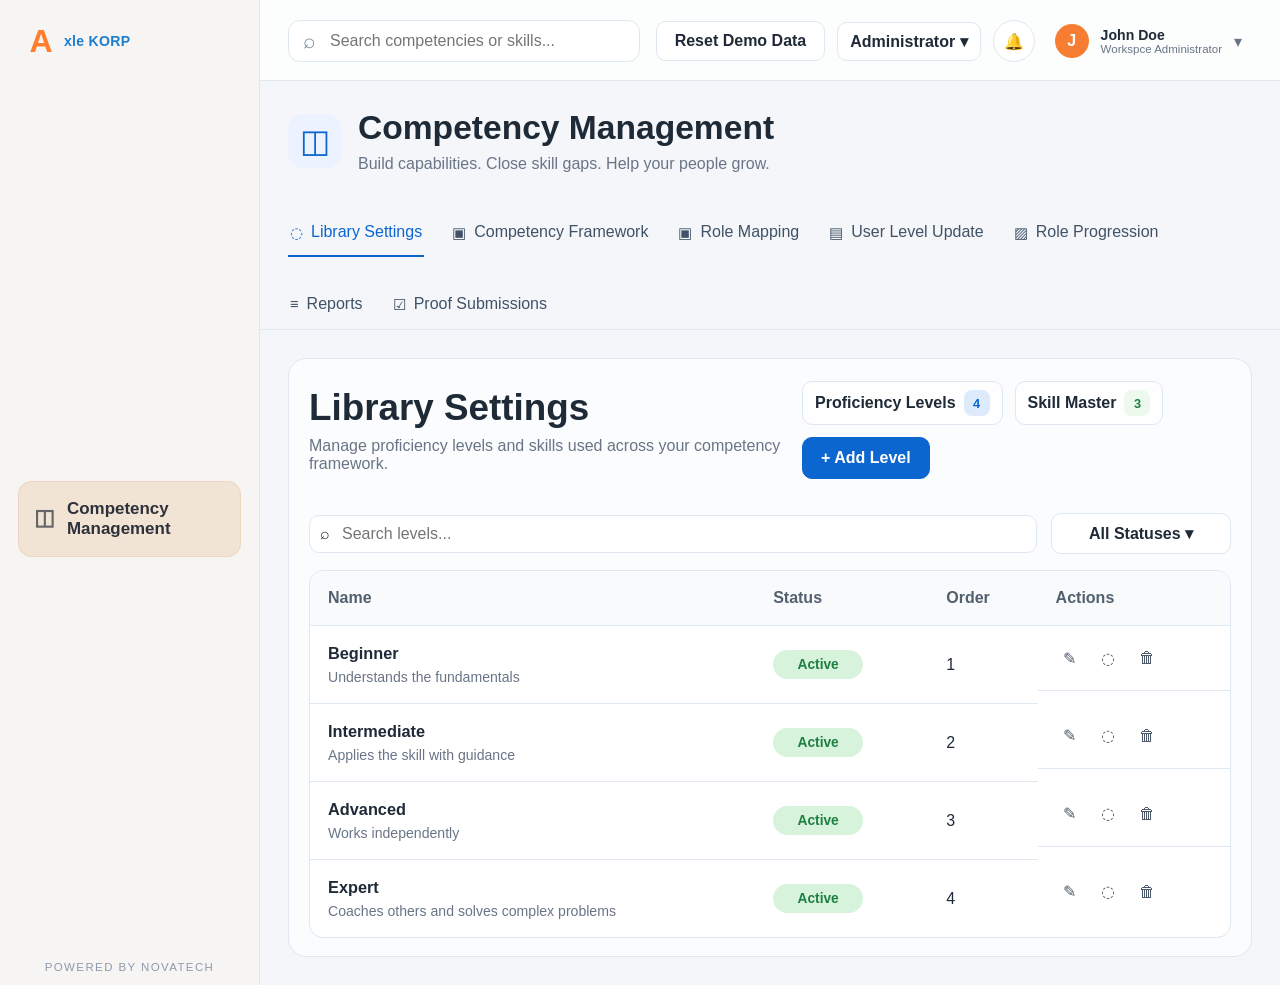
==== pages/library-settings/library-settings.html @ e6c32311 "Initial project scaffold for competency management UI with shared styles, components, and pages." ====
<!DOCTYPE html>
<html lang="en">
  <head>
    <meta charset="UTF-8" />
    <meta name="viewport" content="width=device-width, initial-scale=1.0" />
    <title>Competency Management - Library Settings</title>
    <link rel="stylesheet" href="../../assets/css/global.css" />
    <link rel="stylesheet" href="../../assets/css/responsive.css" />
    <link rel="stylesheet" href="library-settings.css" />
  </head>
  <body>
    <div class="app-shell">
      <aside class="sidebar">
        <div class="sidebar__brand">
          <div class="brand">
            <span class="brand-mark">A</span>
            <span class="brand-text">xle <strong>KORP</strong></span>
          </div>
        </div>
        <nav class="sidebar__nav">
          <button class="nav-item nav-item--active" type="button">
            <span class="nav-item__icon">◫</span>
            <span>Competency<br />Management</span>
          </button>
        </nav>
        <div class="sidebar__footer">Powered by NOVATECH</div>
      </aside>

      <main class="main-panel">
        <header class="topbar">
          <div class="topbar__search-wrap">
            <span class="search-icon">⌕</span>
            <input type="text" placeholder="Search competencies or skills..." aria-label="Search" />
          </div>
          <div class="topbar__actions">
            <button class="btn btn--ghost" type="button">Reset Demo Data</button>
            <div class="user-menu">
              <button class="btn btn--ghost btn--small user-menu__trigger" type="button">Administrator ▾</button>
              <div class="user-menu__list">
                <button type="button">Administrator</button>
                <button type="button">Learner Preview</button>
                <button type="button">Manager Preview</button>
              </div>
            </div>
            <button class="topbar__bell" type="button" aria-label="Notifications">🔔</button>
            <div class="profile-box">
              <div class="profile-box__avatar">J</div>
              <div class="profile-box__meta">
                <strong>John Doe</strong>
                <span>Workspce Administrator</span>
              </div>
              <span class="caret">▾</span>
            </div>
          </div>
        </header>

        <section class="page-header">
          <div class="page-header__left">
            <div class="page-header__icon">◫</div>
            <div>
              <h1>Competency Management</h1>
              <p>Build capabilities. Close skill gaps. Help your people grow.</p>
            </div>
          </div>
        </section>

        <nav class="tabs" aria-label="Competency subpages">
          <a href="../library-settings/library-settings.html" class="tab tab--active"><span class="tab__icon">◌</span> Library Settings</a>
          <a href="../competency-framework/competency-framework.html" class="tab"><span class="tab__icon">▣</span> Competency Framework</a>
          <a href="../role-mapping/role-mapping.html" class="tab"><span class="tab__icon">▣</span> Role Mapping</a>
          <a href="../user-level-update/user-level-update.html" class="tab"><span class="tab__icon">▤</span> User Level Update</a>
          <a href="../role-progression/role-progression.html" class="tab"><span class="tab__icon">▨</span> Role Progression</a>
          <a href="../reports/reports.html" class="tab"><span class="tab__icon">≡</span> Reports</a>
          <a href="../proof-submissions/proof-submissions.html" class="tab"><span class="tab__icon">☑</span> Proof Submissions</a>
        </nav>

        <section class="panel">
          <div class="panel__header">
            <div>
              <h2>Library Settings</h2>
              <p>Manage proficiency levels and skills used across your competency framework.</p>
            </div>
            <div class="panel__header-actions">
              <div class="filter-badge">Proficiency Levels <span>4</span></div>
              <div class="filter-badge filter-badge--secondary">Skill Master <span>3</span></div>
              <button class="btn btn--primary" type="button">+ Add Level</button>
            </div>
          </div>

          <div class="toolbar">
            <div class="toolbar__search">
              <span>⌕</span>
              <input type="text" placeholder="Search levels..." />
            </div>
            <button class="btn btn--filter" type="button">All Statuses ▾</button>
          </div>

          <div class="table-wrap">
            <table>
              <thead>
                <tr>
                  <th>Name</th>
                  <th>Status</th>
                  <th>Order</th>
                  <th>Actions</th>
                </tr>
              </thead>
              <tbody>
                <tr> <td><div class="level-name"><strong>Beginner</strong><small>Understands the fundamentals</small></div></td><td><span class="status status--active">Active</span></td><td>1</td><td class="actions"><button type="button">✎</button><button type="button">◌</button><button type="button">🗑</button></td></tr>
                <tr> <td><div class="level-name"><strong>Intermediate</strong><small>Applies the skill with guidance</small></div></td><td><span class="status status--active">Active</span></td><td>2</td><td class="actions"><button type="button">✎</button><button type="button">◌</button><button type="button">🗑</button></td></tr>
                <tr> <td><div class="level-name"><strong>Advanced</strong><small>Works independently</small></div></td><td><span class="status status--active">Active</span></td><td>3</td><td class="actions"><button type="button">✎</button><button type="button">◌</button><button type="button">🗑</button></td></tr>
                <tr> <td><div class="level-name"><strong>Expert</strong><small>Coaches others and solves complex problems</small></div></td><td><span class="status status--active">Active</span></td><td>4</td><td class="actions"><button type="button">✎</button><button type="button">◌</button><button type="button">🗑</button></td></tr>
              </tbody>
            </table>
          </div>
        </section>
      </main>
    </div>

    <script src="../../assets/scripts/common.js"></script>
    <script src="library-settings.js"></script>
  </body>
</html>
---- assets/css/global.css ----
* { box-sizing: border-box; }
html, body {
  margin: 0;
  min-height: 100%;
  font-family: "Segoe UI", Tahoma, Geneva, Verdana, sans-serif;
  background: #f4f6f9;
  color: #1f2a37;
}
body {
  min-height: 100vh;
}
button, input {
  font: inherit;
}
button {
  cursor: pointer;
}
.app-shell {
  display: flex;
  min-height: 100vh;
  background: #f4f6f9;
}
.sidebar {
  width: 260px;
  background: #f7f5f3;
  border-right: 1px solid #dfe7f1;
  display: flex;
  flex-direction: column;
  justify-content: space-between;
  padding: 22px 18px 12px;
}
.sidebar__brand {
  padding: 4px 8px 18px;
}
.brand {
  display: flex;
  align-items: center;
  gap: 8px;
  color: #0f6bbb;
  font-size: 2rem;
  line-height: 1;
  font-weight: 600;
}
.brand-mark {
  display: inline-flex;
  align-items: center;
  justify-content: center;
  width: 30px;
  height: 30px;
  font-weight: 800;
  color: #ff7d2d;
}
.brand-text {
  font-size: 0.88rem;
  letter-spacing: 0.02em;
  color: #1d7ecf;
}
.brand-text strong { color: #1d7ecf; font-weight: 800; }
.sidebar__nav { margin-top: 22px; }
.nav-item {
  width: 100%;
  border: 0;
  border-radius: 14px;
  background: #f1f2f4;
  color: #3d4a5a;
  display: flex;
  align-items: center;
  gap: 12px;
  font-size: 1.06rem;
  font-weight: 600;
  text-align: left;
  padding: 18px 16px;
}
.nav-item--active {
  background: #f2e4d5;
  color: #2d3139;
  box-shadow: inset 0 0 0 1px rgba(208, 160, 109, 0.2);
}
.nav-item__icon {
  font-size: 1.4rem;
  line-height: 1;
  opacity: 0.7;
}
.sidebar__footer {
  text-align: center;
  padding: 20px 8px 0;
  color: #8d99ac;
  font-size: 0.72rem;
  letter-spacing: 0.12em;
  text-transform: uppercase;
}
.main-panel {
  flex: 1;
  display: flex;
  flex-direction: column;
}
.topbar {
  display: flex;
  align-items: center;
  justify-content: space-between;
  gap: 16px;
  background: rgba(255,255,255,0.75);
  border-bottom: 1px solid #dfe7f1;
  padding: 18px 28px 16px 28px;
}
.topbar__search-wrap {
  flex: 1;
  max-width: 660px;
  min-width: 220px;
  display: flex;
  align-items: center;
  gap: 12px;
  background: #fff;
  border: 1px solid #dfe7f1;
  border-radius: 12px;
  padding: 8px 14px;
}
.topbar__search-wrap input {
  border: 0;
  outline: 0;
  background: transparent;
  width: 100%;
  color: #1f2a37;
  font-size: 1rem;
}
.search-icon { color: #7b899d; font-size: 1.3rem; }
.topbar__actions {
  display: flex;
  align-items: center;
  gap: 12px;
}
.btn {
  border: 1px solid #dfe7f1;
  background: #fff;
  color: #1f2a37;
  border-radius: 10px;
  padding: 10px 18px;
  font-weight: 600;
}
.btn--ghost { min-width: 120px; }
.btn--small { padding: 9px 12px; }
.btn--primary {
  background: #0b66d0;
  border-color: #0b66d0;
  color: #fff;
  padding: 11px 18px;
}
.user-menu { position: relative; }
.user-menu__list {
  position: absolute;
  top: calc(100% + 10px);
  right: 0;
  min-width: 170px;
  background: #fff;
  border: 1px solid #dfe7f1;
  border-radius: 12px;
  box-shadow: 0 12px 26px rgba(20, 32, 60, 0.08);
  display: none;
  overflow: hidden;
  z-index: 20;
}
.user-menu__list.is-open { display: block; }
.user-menu__list button {
  width: 100%;
  border: 0;
  background: transparent;
  text-align: left;
  padding: 12px 14px;
  font-size: 0.96rem;
  color: #1f2a37;
}
.topbar__bell {
  width: 42px;
  height: 42px;
  border-radius: 50%;
  border: 1px solid #dfe7f1;
  background: #fff;
  color: #2a2a2a;
}
.profile-box {
  display: flex;
  align-items: center;
  gap: 12px;
  padding: 6px 10px 6px 8px;
  border-radius: 14px;
}
.profile-box__avatar {
  width: 34px;
  height: 34px;
  border-radius: 50%;
  background: #f77d32;
  color: #fff;
  display: flex;
  align-items: center;
  justify-content: center;
  font-weight: 700;
}
.profile-box__meta {
  display: flex;
  flex-direction: column;
  font-size: 0.9rem;
}
.profile-box__meta strong { font-size: 0.88rem; }
.profile-box__meta span { color: #697587; font-size: 0.72rem; }
.caret { color: #697587; }
.page-header { padding: 28px 28px 0; }
.page-header__left {
  display: flex;
  align-items: center;
  gap: 16px;
}
.page-header__icon {
  width: 54px;
  height: 54px;
  border-radius: 16px;
  display: flex;
  align-items: center;
  justify-content: center;
  background: #ecf2ff;
  color: #0b66d0;
  font-size: 2rem;
}
.page-header h1 {
  margin: 0;
  font-size: 2.1rem;
  font-weight: 700;
}
.page-header p {
  margin: 8px 0 0;
  color: #697587;
  font-size: 1rem;
}
.tabs {
  display: flex;
  align-items: center;
  gap: 26px;
  flex-wrap: wrap;
  padding: 22px 28px 0;
  border-bottom: 1px solid #dfe7f1;
  margin-top: 16px;
}
.tab {
  position: relative;
  display: inline-flex;
  align-items: center;
  gap: 8px;
  text-decoration: none;
  color: #405267;
  font-weight: 500;
  padding: 12px 2px 14px;
  border-bottom: 2px solid transparent;
}
.tab--active { color: #0b66d0; border-color: #0b66d0; }
.tab__icon { font-size: 0.92rem; }
.panel {
  background: rgba(255,255,255,0.7);
  border: 1px solid #dfe7f1;
  border-radius: 18px;
  margin: 28px;
  padding: 22px 20px 18px;
}
.panel__header {
  display: flex;
  align-items: center;
  justify-content: space-between;
  gap: 18px;
  margin-bottom: 24px;
}
.panel__header h2 {
  margin: 0;
  font-size: 2.3rem;
  font-weight: 700;
}
.panel__header p { margin: 8px 0 0; color: #697587; }
.panel__header-actions {
  display: flex;
  align-items: center;
  gap: 12px;
  flex-wrap: wrap;
}
.filter-badge {
  display: inline-flex;
  align-items: center;
  gap: 8px;
  padding: 8px 12px;
  border: 1px solid #dfe7f1;
  border-radius: 10px;
  background: rgba(255,255,255,0.7);
  font-weight: 600;
  color: #1f2a37;
}
.filter-badge span {
  display: inline-flex;
  align-items: center;
  justify-content: center;
  min-width: 26px;
  height: 26px;
  border-radius: 8px;
  background: #ddeafc;
  color: #0b66d0;
  font-size: 0.8rem;
}
.filter-badge--secondary span {
  background: #eef9ee;
  color: #1e7f42;
}
.toolbar {
  display: flex;
  align-items: center;
  justify-content: space-between;
  gap: 14px;
  padding: 10px 0 16px;
}
.toolbar__search {
  flex: 1;
  display: flex;
  align-items: center;
  gap: 10px;
  border: 1px solid #dfe7f1;
  border-radius: 10px;
  background: #fff;
  padding: 8px 10px;
}
.toolbar__search input {
  border: 0;
  outline: 0;
  width: 100%;
  background: transparent;
}
.btn--filter { min-width: 180px; }
.table-wrap {
  border: 1px solid #dfe7f1;
  border-radius: 14px;
  overflow: hidden;
  background: #fff;
}
.table-wrap table { width: 100%; border-collapse: collapse; }
.table-wrap th, .table-wrap td {
  padding: 18px 18px;
  text-align: left;
  border-bottom: 1px solid #dfe7f1;
}
.table-wrap thead th {
  background: #f9fafb;
  color: #526070;
  font-weight: 700;
}
.table-wrap tbody tr:last-child td { border-bottom: none; }
.level-name {
  display: flex;
  flex-direction: column;
  gap: 6px;
}
.level-name strong { font-size: 1.02rem; }
.level-name small { color: #697587; font-size: 0.88rem; }
.status {
  display: inline-flex;
  align-items: center;
  justify-content: center;
  min-width: 90px;
  padding: 7px 12px;
  border-radius: 999px;
  font-size: 0.86rem;
  font-weight: 600;
}
.status--active {
  background: #d8f3dc;
  color: #1e7f42;
}
.actions {
  display: flex;
  align-items: center;
  gap: 10px;
}
.actions button {
  width: 28px;
  height: 28px;
  border: 1px solid transparent;
  background: transparent;
  border-radius: 8px;
  color: #4d5868;
}
@media (max-width: 1000px) {
  .app-shell { flex-direction: column; }
  .sidebar {
    width: 100%;
    border-right: 0;
    border-bottom: 1px solid #dfe7f1;
  }
  .topbar {
    flex-wrap: wrap;
    padding-left: 18px;
    padding-right: 18px;
  }
  .panel__header { flex-direction: column; align-items: flex-start; }
}
@media (max-width: 640px) {
  .topbar__actions {
    width: 100%;
    justify-content: space-between;
    flex-wrap: wrap;
  }
  .topbar__search-wrap { max-width: none; }
  .panel { margin: 18px; }
  .page-header { padding-left: 18px; padding-right: 18px; }
  .tabs {
    padding-left: 18px;
    padding-right: 18px;
    gap: 12px 18px;
  }
  .panel__header h2 { font-size: 1.8rem; }
}
---- assets/css/responsive.css ----
@media (max-width: 1000px) {
  .app-shell { flex-direction: column; }
  .sidebar {
    width: 100%;
    border-right: 0;
    border-bottom: 1px solid #dfe7f1;
  }
  .topbar {
    flex-wrap: wrap;
    padding-left: 18px;
    padding-right: 18px;
  }
  .panel__header { flex-direction: column; align-items: flex-start; }
}
@media (max-width: 640px) {
  .topbar__actions {
    width: 100%;
    justify-content: space-between;
    flex-wrap: wrap;
  }
  .topbar__search-wrap { max-width: none; }
  .panel { margin: 18px; }
  .page-header { padding-left: 18px; padding-right: 18px; }
  .tabs {
    padding-left: 18px;
    padding-right: 18px;
    gap: 12px 18px;
  }
  .panel__header h2 { font-size: 1.8rem; }
}
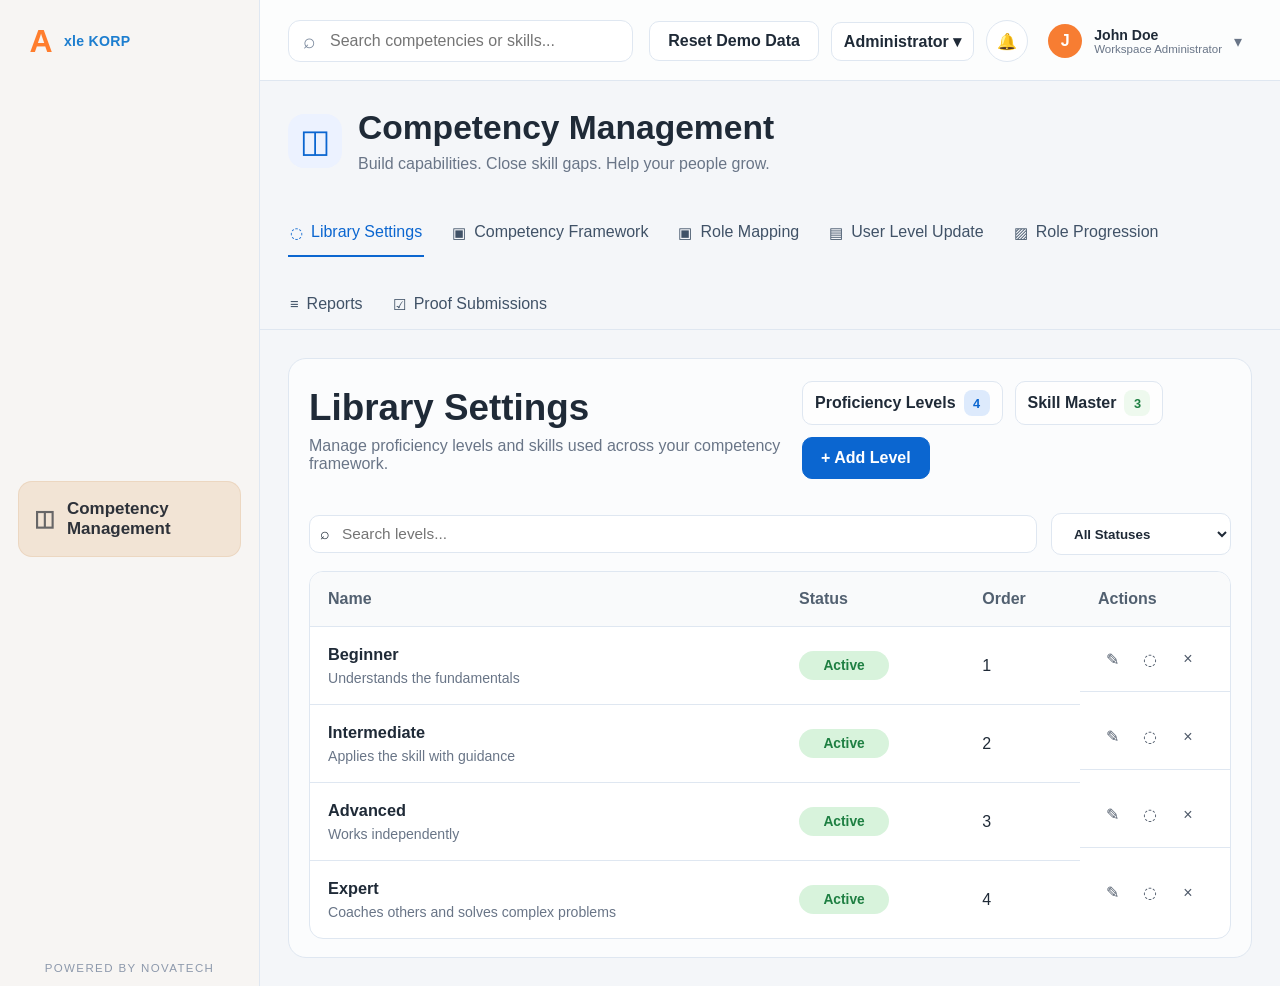
==== commit a1fc8525: "Add interactive library settings CRUD" ====
--- a/pages/library-settings/library-settings.html
+++ b/pages/library-settings/library-settings.html
@@ -17,9 +17,9 @@
             <span class="brand-text">xle <strong>KORP</strong></span>
           </div>
         </div>
-        <nav class="sidebar__nav">
-          <button class="nav-item nav-item--active" type="button">
-            <span class="nav-item__icon">◫</span>
+        <nav class="sidebar__nav" aria-label="Main navigation">
+          <button class="nav-item nav-item--active" type="button" aria-current="page">
+            <span class="nav-item__icon" aria-hidden="true">◫</span>
             <span>Competency<br />Management</span>
           </button>
         </nav>
@@ -29,34 +29,34 @@
       <main class="main-panel">
         <header class="topbar">
           <div class="topbar__search-wrap">
-            <span class="search-icon">⌕</span>
-            <input type="text" placeholder="Search competencies or skills..." aria-label="Search" />
+            <span class="search-icon" aria-hidden="true">⌕</span>
+            <input type="search" placeholder="Search competencies or skills..." aria-label="Search competencies or skills" />
           </div>
           <div class="topbar__actions">
-            <button class="btn btn--ghost" type="button">Reset Demo Data</button>
+            <button class="btn btn--ghost" id="reset-demo" type="button">Reset Demo Data</button>
             <div class="user-menu">
-              <button class="btn btn--ghost btn--small user-menu__trigger" type="button">Administrator ▾</button>
-              <div class="user-menu__list">
-                <button type="button">Administrator</button>
-                <button type="button">Learner Preview</button>
-                <button type="button">Manager Preview</button>
+              <button class="btn btn--ghost btn--small user-menu__trigger" type="button" aria-expanded="false" aria-haspopup="true">Administrator ▾</button>
+              <div class="user-menu__list" role="menu">
+                <button type="button" role="menuitem">Administrator</button>
+                <button type="button" role="menuitem">Learner Preview</button>
+                <button type="button" role="menuitem">Manager Preview</button>
               </div>
             </div>
             <button class="topbar__bell" type="button" aria-label="Notifications">🔔</button>
             <div class="profile-box">
-              <div class="profile-box__avatar">J</div>
+              <div class="profile-box__avatar" aria-hidden="true">J</div>
               <div class="profile-box__meta">
                 <strong>John Doe</strong>
-                <span>Workspce Administrator</span>
+                <span>Workspace Administrator</span>
               </div>
-              <span class="caret">▾</span>
+              <span class="caret" aria-hidden="true">▾</span>
             </div>
           </div>
         </header>
 
         <section class="page-header">
           <div class="page-header__left">
-            <div class="page-header__icon">◫</div>
+            <div class="page-header__icon" aria-hidden="true">◫</div>
             <div>
               <h1>Competency Management</h1>
               <p>Build capabilities. Close skill gaps. Help your people grow.</p>
@@ -65,58 +65,77 @@
         </section>
 
         <nav class="tabs" aria-label="Competency subpages">
-          <a href="../library-settings/library-settings.html" class="tab tab--active"><span class="tab__icon">◌</span> Library Settings</a>
-          <a href="../competency-framework/competency-framework.html" class="tab"><span class="tab__icon">▣</span> Competency Framework</a>
-          <a href="../role-mapping/role-mapping.html" class="tab"><span class="tab__icon">▣</span> Role Mapping</a>
-          <a href="../user-level-update/user-level-update.html" class="tab"><span class="tab__icon">▤</span> User Level Update</a>
-          <a href="../role-progression/role-progression.html" class="tab"><span class="tab__icon">▨</span> Role Progression</a>
-          <a href="../reports/reports.html" class="tab"><span class="tab__icon">≡</span> Reports</a>
-          <a href="../proof-submissions/proof-submissions.html" class="tab"><span class="tab__icon">☑</span> Proof Submissions</a>
+          <a href="../library-settings/library-settings.html" class="tab tab--active" aria-current="page"><span class="tab__icon" aria-hidden="true">◌</span> Library Settings</a>
+          <a href="../competency-framework/competency-framework.html" class="tab"><span class="tab__icon" aria-hidden="true">▣</span> Competency Framework</a>
+          <a href="../role-mapping/role-mapping.html" class="tab"><span class="tab__icon" aria-hidden="true">▣</span> Role Mapping</a>
+          <a href="../user-level-update/user-level-update.html" class="tab"><span class="tab__icon" aria-hidden="true">▤</span> User Level Update</a>
+          <a href="../role-progression/role-progression.html" class="tab"><span class="tab__icon" aria-hidden="true">▨</span> Role Progression</a>
+          <a href="../reports/reports.html" class="tab"><span class="tab__icon" aria-hidden="true">≡</span> Reports</a>
+          <a href="../proof-submissions/proof-submissions.html" class="tab"><span class="tab__icon" aria-hidden="true">☑</span> Proof Submissions</a>
         </nav>
 
-        <section class="panel">
+        <section class="panel" aria-labelledby="library-title">
           <div class="panel__header">
             <div>
-              <h2>Library Settings</h2>
+              <h2 id="library-title">Library Settings</h2>
               <p>Manage proficiency levels and skills used across your competency framework.</p>
             </div>
             <div class="panel__header-actions">
-              <div class="filter-badge">Proficiency Levels <span>4</span></div>
+              <div class="filter-badge">Proficiency Levels <span id="level-count">4</span></div>
               <div class="filter-badge filter-badge--secondary">Skill Master <span>3</span></div>
-              <button class="btn btn--primary" type="button">+ Add Level</button>
+              <button class="btn btn--primary" id="add-level" type="button">+ Add Level</button>
             </div>
           </div>
 
           <div class="toolbar">
-            <div class="toolbar__search">
-              <span>⌕</span>
-              <input type="text" placeholder="Search levels..." />
-            </div>
-            <button class="btn btn--filter" type="button">All Statuses ▾</button>
+            <label class="toolbar__search">
+              <span aria-hidden="true">⌕</span>
+              <input id="level-search" type="search" placeholder="Search levels..." aria-label="Search proficiency levels" />
+            </label>
+            <label class="visually-hidden" for="status-filter">Filter by status</label>
+            <select class="btn btn--filter" id="status-filter" aria-label="Filter by status">
+              <option value="all">All Statuses</option>
+              <option value="active">Active</option>
+              <option value="inactive">Inactive</option>
+            </select>
           </div>
 
           <div class="table-wrap">
             <table>
               <thead>
-                <tr>
-                  <th>Name</th>
-                  <th>Status</th>
-                  <th>Order</th>
-                  <th>Actions</th>
-                </tr>
+                <tr><th scope="col">Name</th><th scope="col">Status</th><th scope="col">Order</th><th scope="col">Actions</th></tr>
               </thead>
-              <tbody>
-                <tr> <td><div class="level-name"><strong>Beginner</strong><small>Understands the fundamentals</small></div></td><td><span class="status status--active">Active</span></td><td>1</td><td class="actions"><button type="button">✎</button><button type="button">◌</button><button type="button">🗑</button></td></tr>
-                <tr> <td><div class="level-name"><strong>Intermediate</strong><small>Applies the skill with guidance</small></div></td><td><span class="status status--active">Active</span></td><td>2</td><td class="actions"><button type="button">✎</button><button type="button">◌</button><button type="button">🗑</button></td></tr>
-                <tr> <td><div class="level-name"><strong>Advanced</strong><small>Works independently</small></div></td><td><span class="status status--active">Active</span></td><td>3</td><td class="actions"><button type="button">✎</button><button type="button">◌</button><button type="button">🗑</button></td></tr>
-                <tr> <td><div class="level-name"><strong>Expert</strong><small>Coaches others and solves complex problems</small></div></td><td><span class="status status--active">Active</span></td><td>4</td><td class="actions"><button type="button">✎</button><button type="button">◌</button><button type="button">🗑</button></td></tr>
-              </tbody>
+              <tbody id="levels-table-body"></tbody>
             </table>
+            <p class="empty-state" id="empty-state" hidden>No levels match your search. Try another term or add a level.</p>
           </div>
         </section>
       </main>
     </div>
 
+    <dialog class="level-dialog" id="level-dialog" aria-labelledby="dialog-title">
+      <form id="level-form" method="dialog">
+        <div class="dialog__header">
+          <div><p class="dialog__eyebrow">LIBRARY SETTINGS</p><h2 id="dialog-title">Add proficiency level</h2></div>
+          <button class="icon-button" type="button" data-close-dialog aria-label="Close dialog">×</button>
+        </div>
+        <input id="level-id" type="hidden" />
+        <label class="field-label" for="level-name-input">Name <span aria-hidden="true">*</span></label>
+        <input class="form-input" id="level-name-input" name="name" type="text" maxlength="60" required placeholder="e.g. Beginner" />
+        <label class="field-label" for="level-description-input">Description</label>
+        <textarea class="form-input" id="level-description-input" name="description" rows="3" maxlength="180" placeholder="Describe the expected proficiency"></textarea>
+        <div class="form-row">
+          <div><label class="field-label" for="level-order-input">Order</label><input class="form-input" id="level-order-input" name="order" type="number" min="1" step="1" required /></div>
+          <div><label class="field-label" for="level-status-input">Status</label><select class="form-input" id="level-status-input" name="status"><option value="active">Active</option><option value="inactive">Inactive</option></select></div>
+        </div>
+        <div class="dialog__actions">
+          <button class="btn" type="button" data-close-dialog>Cancel</button>
+          <button class="btn btn--primary" id="save-level" type="submit">Save level</button>
+        </div>
+      </form>
+    </dialog>
+    <div class="toast" id="toast" role="status" aria-live="polite"></div>
+
     <script src="../../assets/scripts/common.js"></script>
     <script src="library-settings.js"></script>
   </body>
--- a/pages/library-settings/library-settings.css
+++ b/pages/library-settings/library-settings.css
@@ -0,0 +1,41 @@
+:root { color-scheme: light; }
+.visually-hidden { position: absolute; width: 1px; height: 1px; padding: 0; margin: -1px; overflow: hidden; clip: rect(0, 0, 0, 0); white-space: nowrap; border: 0; }
+button:focus-visible, a:focus-visible, input:focus-visible, select:focus-visible, textarea:focus-visible { outline: 3px solid rgba(11, 102, 208, .35); outline-offset: 2px; }
+.btn, .actions button, .icon-button { transition: background-color .18s ease, border-color .18s ease, transform .18s ease; }
+.btn:hover { border-color: #b7c8dd; }
+.btn--primary:hover { background: #0f5ac7; border-color: #0f5ac7; }
+.panel { min-width: 0; }
+.toolbar__search { min-width: 180px; }
+.toolbar__search input { color: #1f2a37; font-size: .96rem; }
+.btn--filter { min-height: 42px; color: #1f2a37; }
+.table-wrap { overflow-x: auto; }
+.table-wrap table { min-width: 600px; }
+.table-wrap th:last-child, .table-wrap td:last-child { width: 150px; }
+.status--inactive { background: #eef1f5; color: #5f6b7a; }
+.actions button { font-size: 1rem; }
+.actions button:hover { border-color: #dfe7f1; background: #f6f8fa; }
+.empty-state { margin: 0; padding: 34px 18px; color: #697587; text-align: center; }
+.level-dialog { width: min(520px, calc(100vw - 32px)); max-height: min(90vh, 760px); padding: 26px; border: 1px solid #dfe7f1; border-radius: 18px; color: #1f2a37; box-shadow: 0 24px 70px rgba(20, 32, 60, .22); }
+.level-dialog::backdrop { background: rgba(15, 28, 45, .45); backdrop-filter: blur(2px); }
+.level-dialog form { display: flex; flex-direction: column; }
+.dialog__header { display: flex; align-items: flex-start; justify-content: space-between; gap: 16px; margin-bottom: 22px; }
+.dialog__header h2 { margin: 4px 0 0; font-size: 1.5rem; }
+.dialog__eyebrow { margin: 0; color: #697587; font-size: .7rem; font-weight: 700; letter-spacing: .12em; }
+.icon-button { width: 36px; height: 36px; border: 1px solid #dfe7f1; border-radius: 10px; background: #fff; color: #526070; font-size: 1.5rem; line-height: 1; }
+.icon-button:hover { background: #f6f8fa; }
+.field-label { margin: 0 0 7px; color: #344256; font-size: .9rem; font-weight: 650; }
+.field-label span { color: #c33; }
+.form-input { width: 100%; min-height: 42px; margin: 0 0 16px; padding: 10px 12px; border: 1px solid #dfe7f1; border-radius: 9px; background: #fff; color: #1f2a37; }
+textarea.form-input { resize: vertical; }
+.form-row { display: grid; grid-template-columns: 1fr 1fr; gap: 14px; }
+.form-row > div { min-width: 0; }
+.dialog__actions { display: flex; justify-content: flex-end; gap: 10px; margin-top: 8px; padding-top: 18px; border-top: 1px solid #edf0f4; }
+.toast { position: fixed; right: 24px; bottom: 24px; z-index: 50; max-width: calc(100vw - 32px); padding: 12px 18px; border-radius: 11px; background: #1f2a37; color: #fff; box-shadow: 0 8px 24px rgba(20, 32, 60, .2); opacity: 0; pointer-events: none; transform: translateY(10px); transition: opacity .2s ease, transform .2s ease; }
+.toast.is-visible { opacity: 1; transform: translateY(0); }
+@media (max-width: 640px) {
+  .toolbar { align-items: stretch; flex-direction: column; }
+  .btn--filter { width: 100%; }
+  .level-dialog { padding: 20px; }
+  .form-row { grid-template-columns: 1fr; gap: 0; }
+  .toast { right: 16px; bottom: 16px; }
+}
